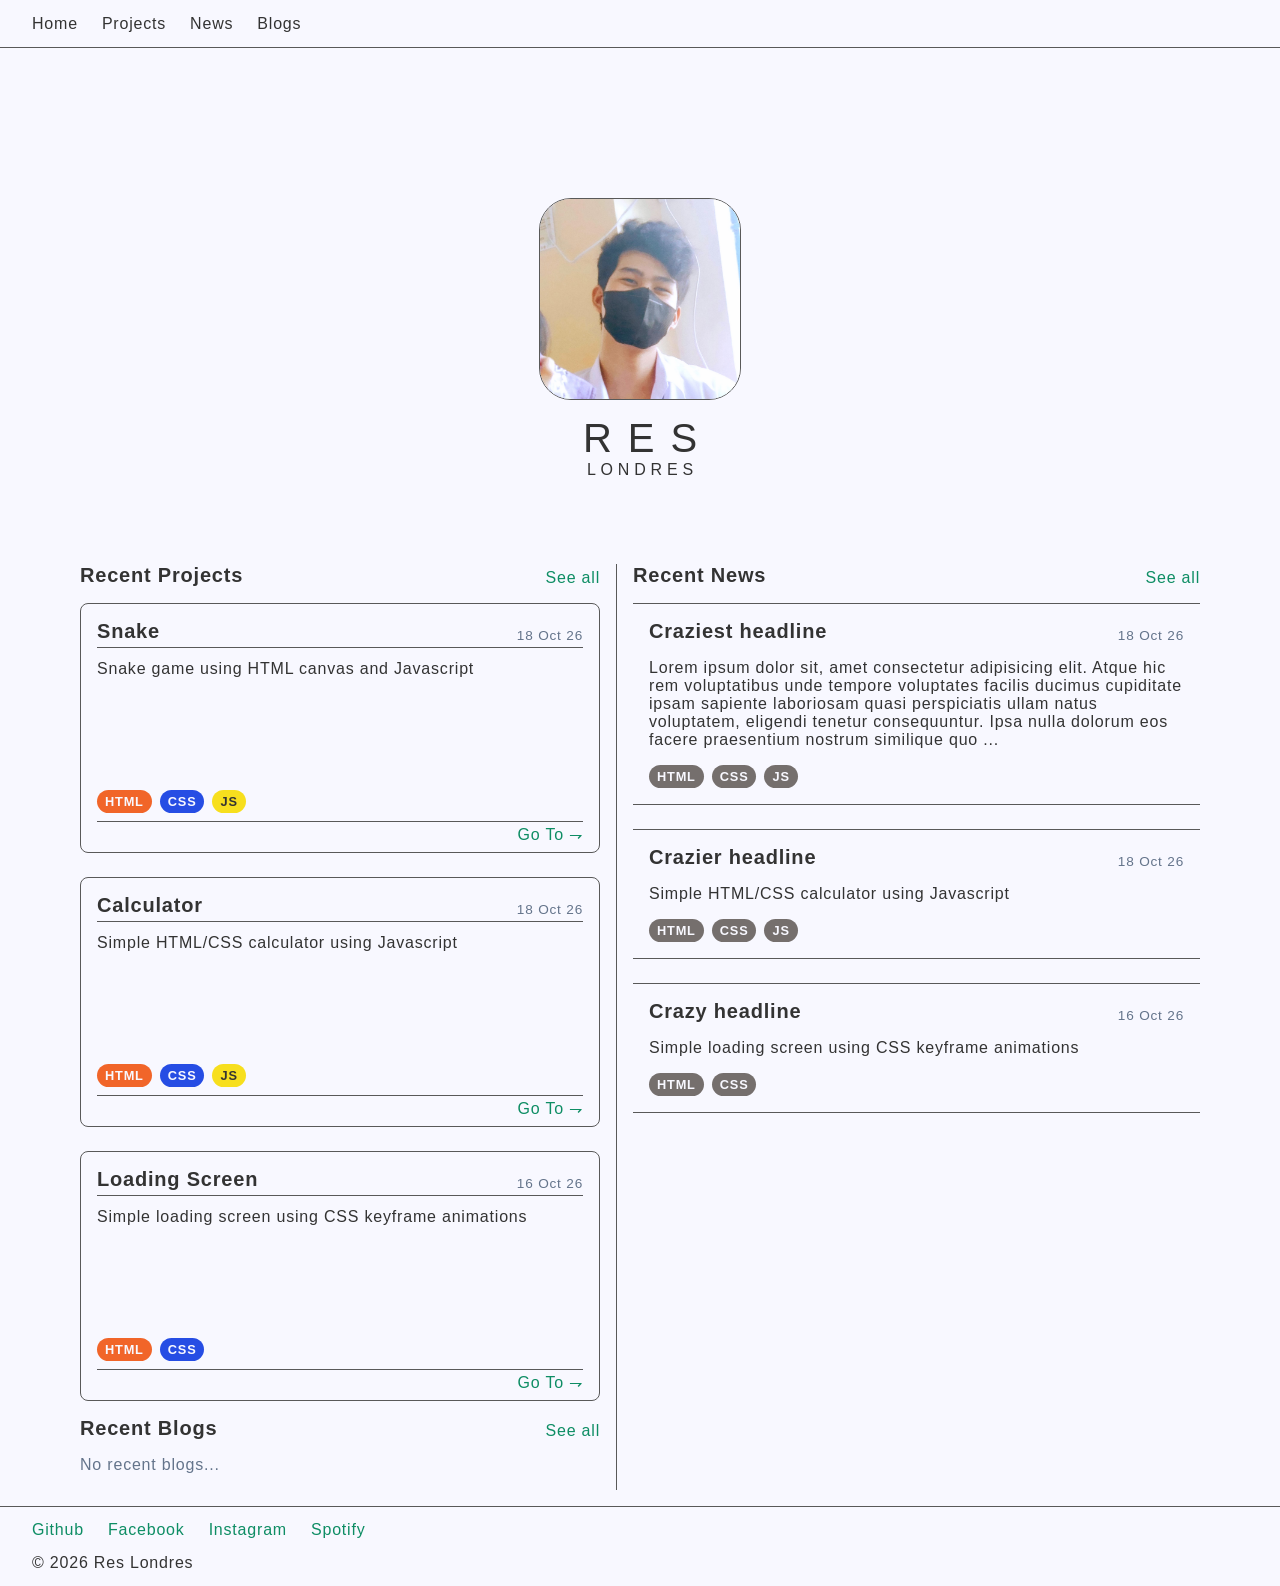
==== index.html @ fa53aa7c "feat: add news strip style" ====
<!DOCTYPE html>
<html lang="en">
<head>
    <meta charset="UTF-8">
    <meta name="viewport" content="width=device-width, initial-scale=1.0">
    <link rel="stylesheet" href="/css/common.css">
    <link rel="stylesheet" href="/css/tags.css">
    <link rel="stylesheet" href="css/style.css">
    <title>Home | Res Londres</title>
</head>
<body>
    <header>
        <nav>
            <a href="/index.html">Home</a>
            <a href="/projects.html">Projects</a>
            <a href="/news.html">News</a>
            <a href="/blogs.html">Blogs</a>
        </nav>
    </header>
    <main>
        <section class="profile">
            <div class="profile__pic">
                <img src="/img/res.jpg" height="200px" width="200px">
            </div>
            <span class="profile__fname">res</span>
            <span class="profile__lname">londres</span>
            <span class="profile__note"></span>
            <span class="profile__bio"></span>
        </section>
        <section class="body">
        <section class="recents">
            <section class="recents__left">
                <div class="recent">
                    <div class="recent__header">
                        <span class="recent__title">Recent Projects</span>
                        <a class="recent__redirect" href="/projects.html">See all</a>
                    </div>
                    <div class="recent__body" id="recent__body--projects">
                        <span class="empty">No recent projects...</span>
                    </div>
                </div>
                <div class="recent">
                    <div class="recent__header">
                        <span class="recent__title">Recent Blogs</span>
                        <a class="recent__redirect" href="/blogs.html">See all</a>
                    </div>
                    <div class="recent__body" id="recent__body--blogs">
                        <span class="empty">No recent blogs...</span>
                    </div>
                </div>
            </section>
            <section class="recents__right">
                <div class="recent">
                    <div class="recent__header">
                        <span class="recent__title">Recent News</span>
                        <a class="recent__redirect" href="/news.html">See all</a>
                    </div>
                    <div class="recent__body recent__body--vertical" id="recent__body--news">
                        <span class="empty">No recent news...</span>
                    </div>
                </div>
            </section>
        </section>
        </section>
    </main>
    <footer>
        <nav class="social-links">
            <a href="https://github.com/res-londres">Github</a>
            <a href="https://www.facebook.com/res.londres">Facebook</a>
            <a href="https://instagram.com/lxn.res">Instagram</a>
            <a href="https://open.spotify.com/user/31lptwpj3ltqniw6xmwyfdegchy4?si=29dc62a4bcf243a3">Spotify</a>
        </nav>
        <span>© 2026 Res Londres</span>
    </footer>

    <script type="module">
        import { renderList, createProjectCard, createNewsStrip } from '/js/list-renderer.js';
        const recentProjectsContainer = document.getElementById('recent__body--projects');
        const recentNewsContainer = document.getElementById('recent__body--news');
        renderList(recentProjectsContainer, '/json/projects.json', createProjectCard, 3);
        renderList(recentNewsContainer, '/json/news.json', createNewsStrip, 3);
    </script>
</body>
</html>
---- css/common.css ----
:root {
    --white: #f8f8ff;
    --gray: #595959;
    --gray-light: #d8d7d8;
    --slate: #64748B;
    --black: #333333;
    --green: #0e8d64;

    --global-surface: var(--white);
    --global-border: var(--gray);
    --global-text: var(--black);
    --global-text-white: var(--white);
    --global-text-muted: var(--slate);
    --global-hyperlink: var(--green);
    --global-accent: var(--green);

    --header-height: 3rem;
    --footer-height: 5rem;

    --page-gutter: clamp(1rem, 5vw, 15rem);
}

* {
    box-sizing: border-box;
    margin: 0;
    padding: 0;
}

body {
    display: grid;
    grid-template-rows: var(--header-height) 1fr var(--footer-height);
    min-height: 100dvh;
    background: var(--global-surface);
    color: var(--black);
    letter-spacing: 0.05rem;
    font-family: sans-serif;
    overflow-x: hidden;
}

main { 
    grid-row: 2; 
    padding: 1rem 0;
}

header {
    grid-row: 1;
    top: 0;
    align-content: center;
    height: var(--header-height);
    padding: 0 clamp(1rem, 3vw, 2rem);
    border-bottom: 1px solid var(--global-border);
    background: var(--global-surface);
    color: var(--global-text);
}

footer {
    grid-row: 3;
    align-content: center;
    padding: 0 clamp(1rem, 3vw, 2rem);
    height: var(--footer-height);
    border-top: 1px solid var(--global-border);
    background: var(--global-surface);
    display: flex;
    flex-direction: column;
    justify-content: space-evenly;
}

nav {
    display: flex;
    gap: clamp(0.75rem, 2vw, 1.5rem);
    flex-wrap: wrap;
}

a {
    color: var(--global-hyperlink);
    text-decoration: none;
}

header nav a { 
    color: var(--global-text); 
}

.path {
    padding: clamp(0.75rem, 2vw, 1rem) clamp(1rem, 3vw, 2rem);
    display: flex;
    gap: 0.75rem;
    flex-wrap: wrap;
}

.path,
.path__component { 
    color: var(--gray); 
}

.title {
    display: block;
    font-size: clamp(1.75rem, 6vw, 2.5rem);
    letter-spacing: var(--spacing);
    text-transform: uppercase;
    width: 100%;
    text-align: center;
    padding: 1rem;
}

.body {
    padding: 0 var(--page-gutter);
    flex: 1;
    min-height: 0;
}

.body--centered {
    display: flex;
    align-items: center;
    justify-content: center;
}

.empty {
    color: var(--global-text-muted);
}

.card {
    border: 1px solid var(--global-border);
    border-radius: 0.5rem;
    padding: 1rem;
    padding-bottom: 0.5rem;
    overflow: hidden;
    display: flex;
    flex-direction: column;
}

.strip {
    background: inherit;
    border-top: 1px solid var(--global-border);
    border-bottom: 1px solid var(--global-border);
    overflow: hidden;
    display: flex;
    flex-direction: column;
}
---- css/tags.css ----
.tag {
    padding: 0.25rem 0.5rem;
    border: 1px solid var(--border);
    border-radius: 1rem;
    font-weight: 600;
    font-size: 0.8rem;
}

.tag--html {
    background: #f16529;
    color: var(--global-text-white);
}

.tag--css {
    background: #264de4;
    color: var(--global-text-white);
}

.tag--js {
    background: #f7df1e;
}

.tag--news {
    background: #756f6d;
    color: var(--global-text-white);
}
---- css/style.css ----
/* ------------------------- HOMEPAGE PROFILE STYLES ------------------------- */
.profile {
    display: flex;
    flex-direction: column;
    align-items: center;
    justify-content: center;
    width: 100%;
    max-width: 100%;
    min-height: 500px;
    padding: clamp(2rem, 8vw, 5rem) 1rem 0;
}

.profile__pic {
    display: flex;
    align-items: center;
    justify-content: center;
    overflow: hidden;
    border: 1px solid var(--global-border);
    border-radius: 2rem;
    max-width: 100%;
}

.profile__pic img {
    width: clamp(120px, 40vw, 200px);
    height: auto;
    display: block;
}

.profile__fname {
    --spacing: clamp(0.3rem, 1.5vw, 1rem);
    padding-top: 1rem;
    padding-left: var(--spacing);
    font-size: clamp(1.75rem, 6vw, 2.5rem);
    letter-spacing: var(--spacing);
    text-transform: uppercase;
}

.profile__lname {
    --spacing: clamp(0.15rem, 0.8vw, 0.3rem);
    padding-left: var(--spacing);
    letter-spacing: var(--spacing);
    text-transform: uppercase;
}

.profile__note {
    margin-top: 1rem;
    padding: 0 clamp(1rem, 5vw, 5rem);
    text-align: justify;
}

.profile__bio {
    margin-top: 1rem;
    padding: 0 clamp(1rem, 5vw, max(5rem, 5dvw));
    text-align: justify;
}

/* ------------------------- HOMEPAGE RECENT STYLES ------------------------- */
.recents {
    display: grid;
    grid-template-columns: 1fr min(600px, 100%);
    grid-template-areas: "left right";
}

.recents__left {
    grid-area: left;
}

.recents__right {
    grid-area: right;
    border-left: 1px solid var(--global-border);
}

@media (max-width: 1024px) {
    .recents {
        grid-template-columns: 1fr;
        grid-template-areas:
            "right"
            "left";
    }
    
    .recents__right {
        border-left: none;
    }

    .recent {
        border-bottom: 1px solid var(--global-border);
        padding-bottom: 1rem;
        margin-bottom: 1rem;
    }
}

.recent__header {
    display: flex;
    justify-content: space-between;
    padding: 0 1rem;
    align-items: end;
    gap: 1rem;
    flex-wrap: wrap;
}

.recent__title {
    font-size: 1.25rem;
    font-weight: bold;
}

.recent__body {
    padding: 1rem;
    gap: 1.5rem;
    display: grid;
    grid-template-columns: repeat(auto-fill, minmax(min(300px, 100%), 1fr));
}

.recent__body--vertical {
    grid-template-columns: 1fr;
}

/* ------------------------- NEWS STYLES ------------------------- */
.news {
    padding: 1rem;
    justify-content: space-between;
}

.news__header {
    display: flex;
    align-items: end;
    justify-content: space-between;
    gap: 0.5rem;
    flex-wrap: wrap;
    padding-bottom: 0.5rem;
}

.news__headline { 
    font-size: 1.25rem; 
    font-weight: bold; 
}
.news__date { 
    font-size: 0.85rem; 
    color: var(--global-text-muted); 
}

.news__body {
    padding: 0.5rem 0;
    overflow: hidden;
}

.news__tags {
    display: flex;
    gap: 0.5rem;
    padding-top: 0.5rem;
    flex-wrap: wrap;
}

/* ------------------------- PROJECT STYLES ------------------------- */
.projects {
    display: grid;
    grid-template-columns: repeat(auto-fill, minmax(min(300px, 100%), 1fr));
    margin: 1rem 0;
    gap: 1.5rem;
}

.project {
    height: 250px;
    justify-content: space-between;
}

.project__header {
    padding-bottom: 0.25rem;
    margin-bottom: 0.75rem;
    border-bottom: 1px solid var(--global-border);
    display: flex;
    align-items: end;
    justify-content: space-between;
    gap: 0.5rem;
    flex-wrap: wrap;
}

.project__title { 
    font-size: 1.25rem; 
    font-weight: bold; 
}
.project__date { 
    font-size: 0.85rem; 
    color: var(--global-text-muted); 
}

.project__footer {
    display: flex;
    flex-direction: column;
    gap: 0.2rem;
}

.project__tags {
    display: flex;
    gap: 0.5rem;
    padding-bottom: 0.5rem;
    border-bottom: 1px solid var(--global-border);
    flex-wrap: wrap;
}

.project__link {
    color: var(--global-accent);
    display: block;
    text-align: right;
    width: 100%;
}
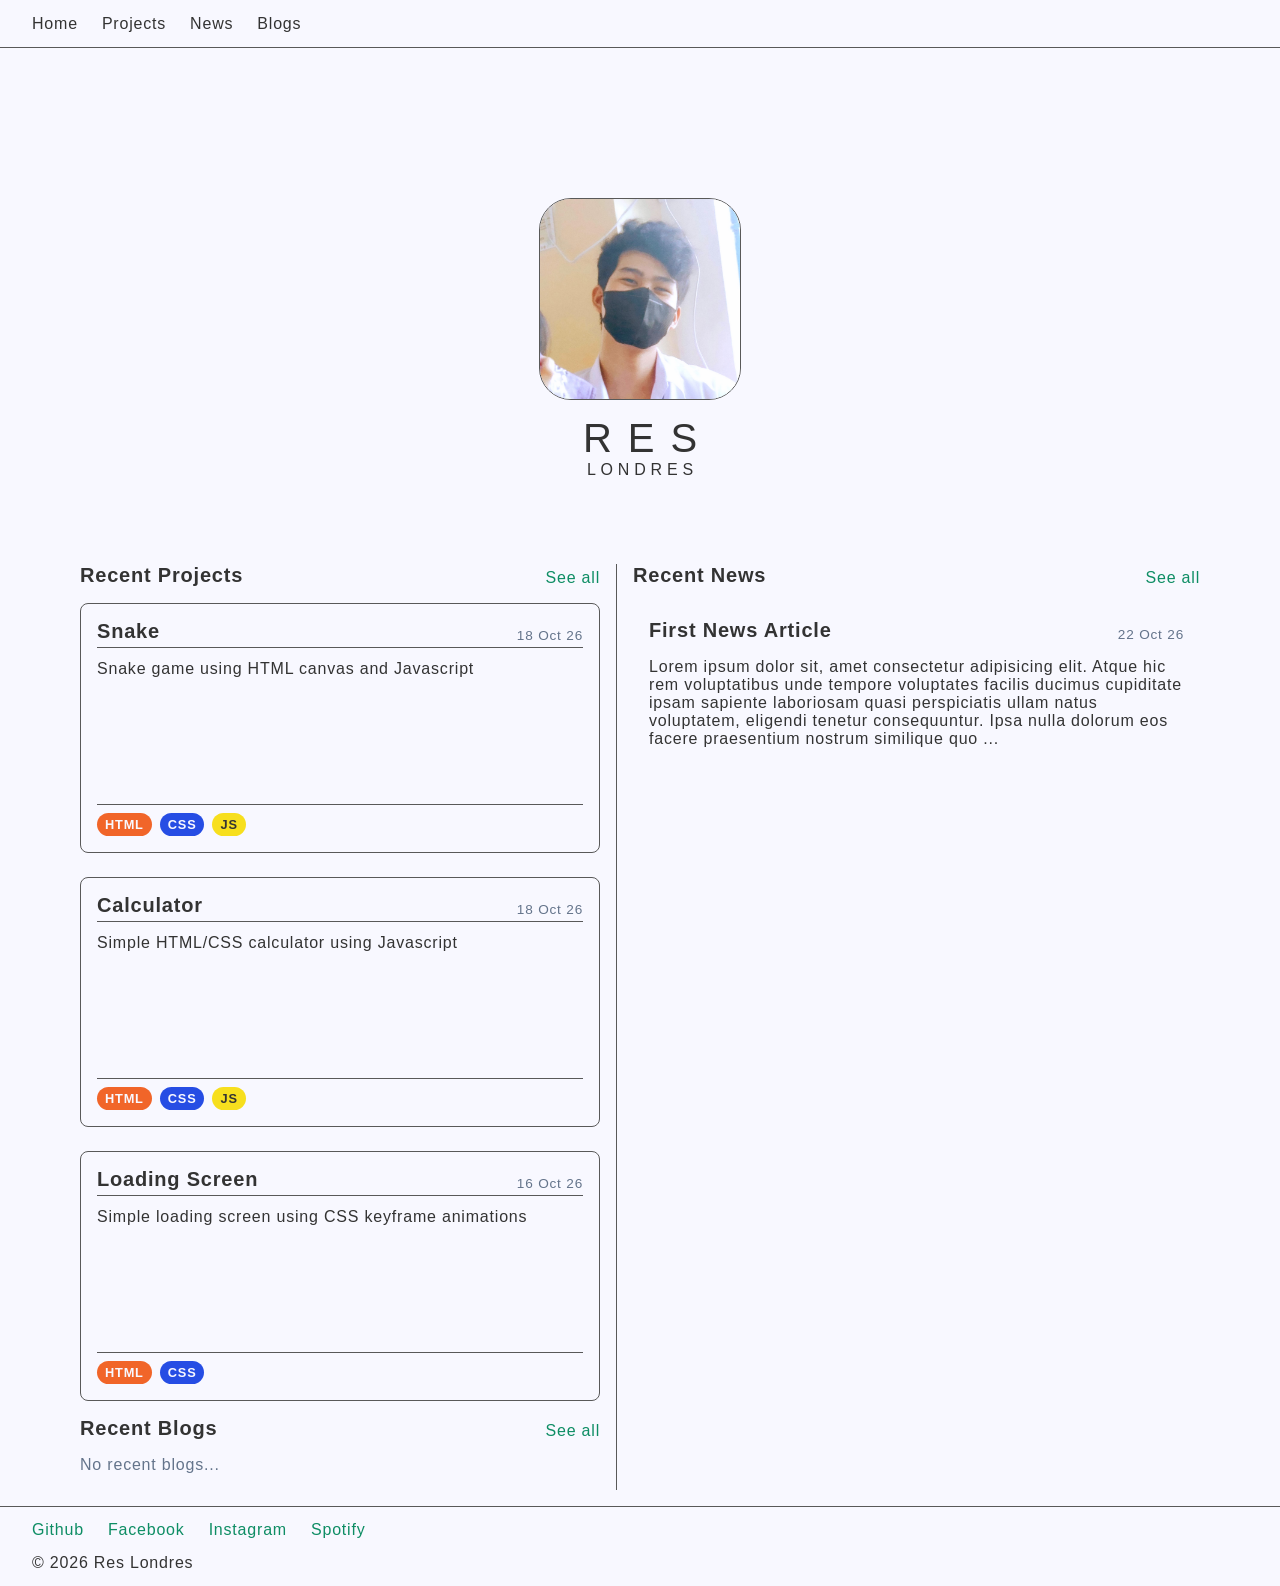
==== commit af46e28f: "feat: add project click listener that redirects to project url - now clicking the whole card redirec" ====
--- a/index.html
+++ b/index.html
@@ -74,7 +74,12 @@
     </footer>
 
     <script type="module">
-        import { renderList, createProjectCard, createNewsStrip } from '/js/list-renderer.js';
+        import { renderList } from '/js/list-renderer.js';
+        import { createProjectCard, createNewsStrip } from '/js/list-creator.js';
+        import { projectEventListeners } from '/js/event-listeners.js';
+        
+        projectEventListeners();
+
         const recentProjectsContainer = document.getElementById('recent__body--projects');
         const recentNewsContainer = document.getElementById('recent__body--news');
         renderList(recentProjectsContainer, '/json/projects.json', createProjectCard, 3);
--- a/css/style.css
+++ b/css/style.css
@@ -112,12 +112,33 @@
 
 .recent__body--vertical {
     grid-template-columns: 1fr;
+    gap: 0;
+}
+
+.recent__body--vertical div:first-child, 
+.recent__body--vertical div:last-child {
+    border-bottom: none;
+    border-top: none;
 }
 
 /* ------------------------- NEWS STYLES ------------------------- */
 .news {
     padding: 1rem;
     justify-content: space-between;
+    cursor: pointer;
+    transition: all 0.3s
+}
+
+.news:hover {
+    transform: scale(1.02);
+}
+
+.news:active {
+    transform: scale(1);
+}
+
+.news div:not(:first-child) {
+    border-top: none;
 }
 
 .news__header {
@@ -161,6 +182,16 @@
 .project {
     height: 250px;
     justify-content: space-between;
+    cursor: pointer;
+    transition: all 0.3s;
+}
+
+.project:hover {
+    transform: scale(1.03);
+}
+
+.project:active {
+    transform: scale(1);
 }
 
 .project__header {
@@ -184,16 +215,12 @@
 }
 
 .project__footer {
-    display: flex;
-    flex-direction: column;
-    gap: 0.2rem;
-}
-
+    border-top: 1px solid var(--global-border);
+    padding: 0.5rem 0;
+}
 .project__tags {
     display: flex;
     gap: 0.5rem;
-    padding-bottom: 0.5rem;
-    border-bottom: 1px solid var(--global-border);
     flex-wrap: wrap;
 }
 
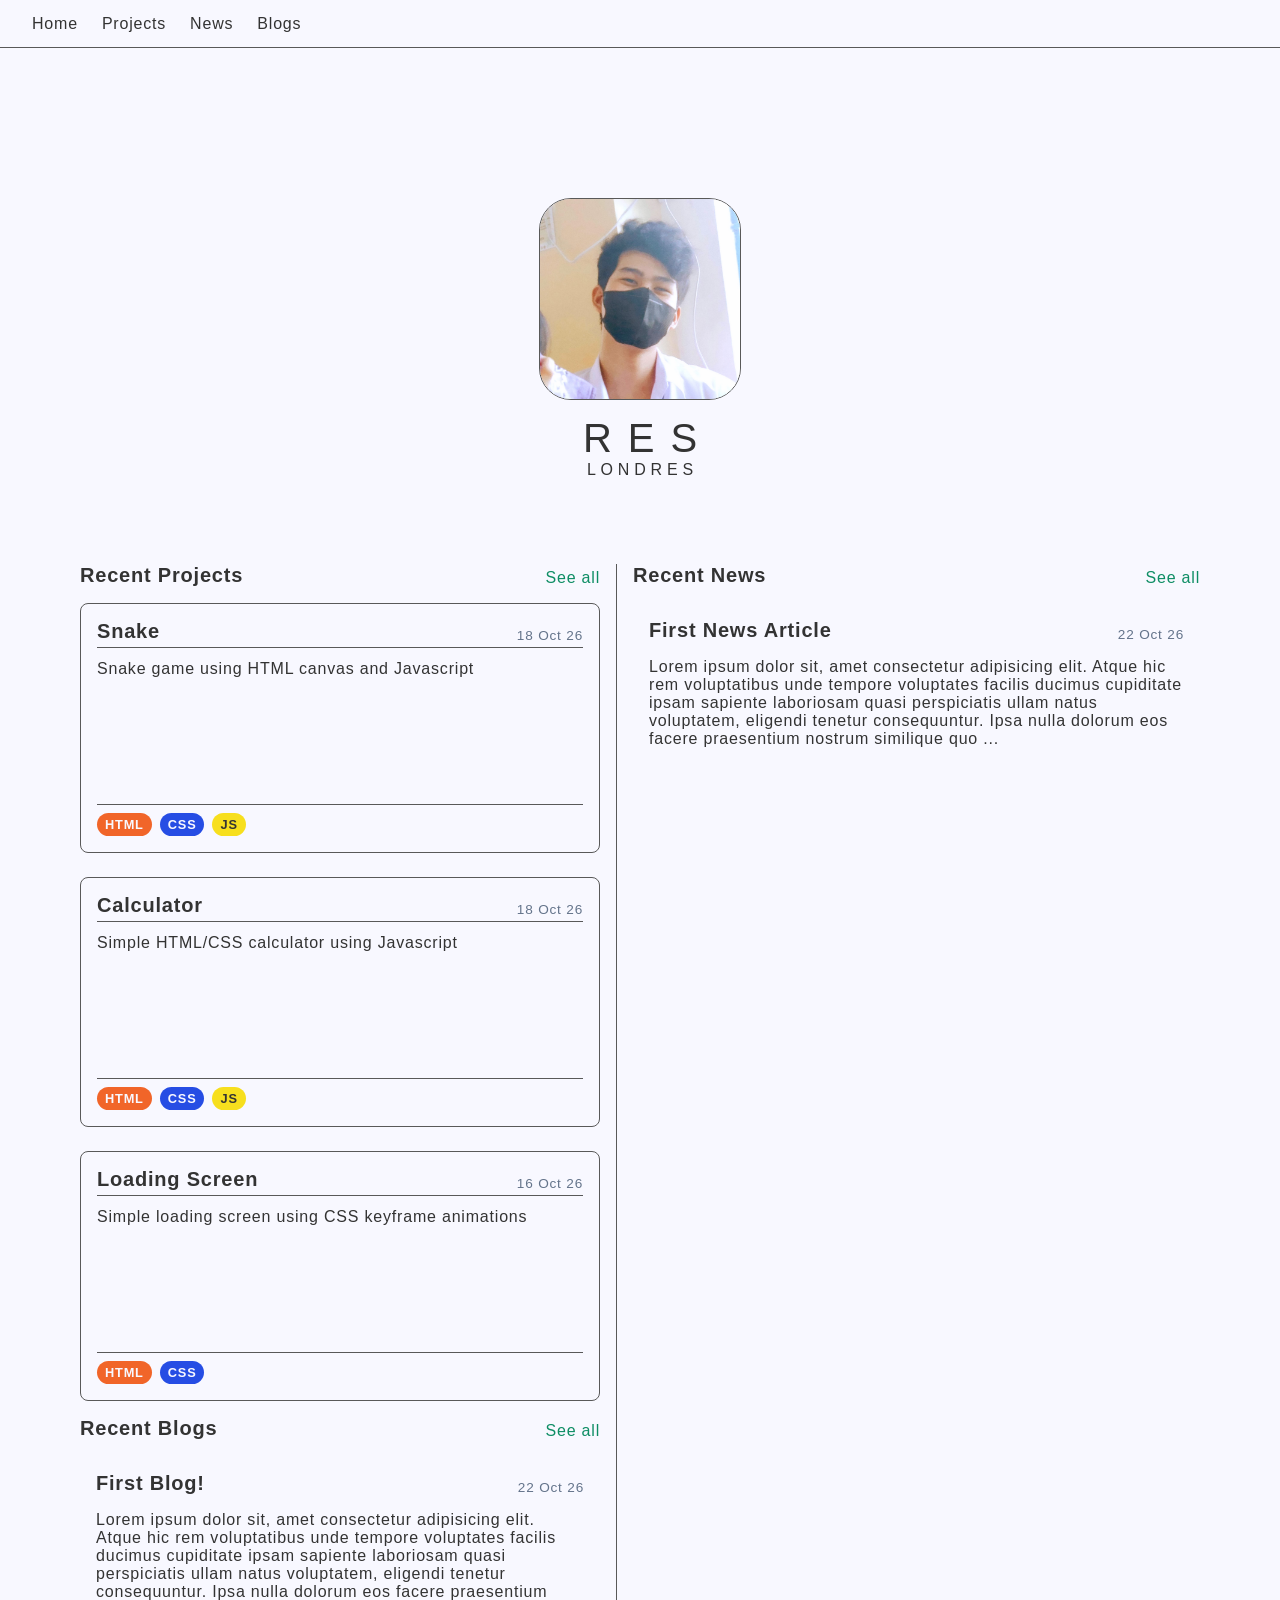
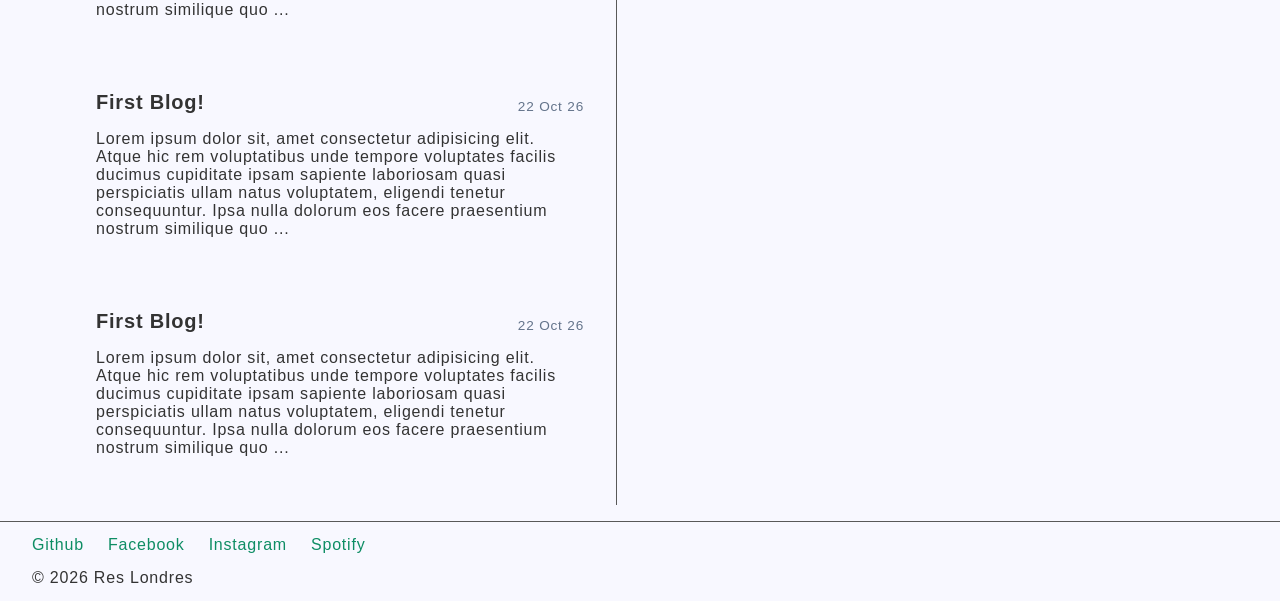
==== commit 7e3cfa2d: "feat(recents): add blog strips renderer and style" ====
--- a/index.html
+++ b/index.html
@@ -55,7 +55,7 @@
                         <span class="recent__title">Recent News</span>
                         <a class="recent__redirect" href="/news.html">See all</a>
                     </div>
-                    <div class="recent__body recent__body--vertical" id="recent__body--news">
+                    <div class="recent__body recent__body--stacked" id="recent__body--news">
                         <span class="empty">No recent news...</span>
                     </div>
                 </div>
@@ -75,15 +75,17 @@
 
     <script type="module">
         import { renderList } from '/js/list-renderer.js';
-        import { createProjectCard, createNewsStrip } from '/js/list-creator.js';
+        import { createProjectCard, createNewsStrip, createBlogStrip } from '/js/list-creator.js';
         import { projectEventListeners } from '/js/event-listeners.js';
         
         projectEventListeners();
 
         const recentProjectsContainer = document.getElementById('recent__body--projects');
         const recentNewsContainer = document.getElementById('recent__body--news');
+        const recentBlogsContainer = document.getElementById('recent__body--blogs');
         renderList(recentProjectsContainer, '/json/projects.json', createProjectCard, 3);
         renderList(recentNewsContainer, '/json/news.json', createNewsStrip, 3);
+        renderList(recentBlogsContainer, '/json/blogs.json', createBlogStrip, 3);
     </script>
 </body>
 </html>
--- a/css/style.css
+++ b/css/style.css
@@ -110,13 +110,13 @@
     grid-template-columns: repeat(auto-fill, minmax(min(300px, 100%), 1fr));
 }
 
-.recent__body--vertical {
+.recent__body--stacked {
     grid-template-columns: 1fr;
     gap: 0;
 }
 
-.recent__body--vertical div:first-child, 
-.recent__body--vertical div:last-child {
+.recent__body--stacked div:first-child, 
+.recent__body--stacked div:last-child {
     border-bottom: none;
     border-top: none;
 }
@@ -165,6 +165,53 @@
 }
 
 .news__tags {
+    display: flex;
+    gap: 0.5rem;
+    padding-top: 0.5rem;
+    flex-wrap: wrap;
+}
+
+/* ------------------------- BLOG STYLES ------------------------- */
+.blog {
+    padding: 1rem;
+    justify-content: space-between;
+    cursor: pointer;
+    transition: all 0.3s;
+    border: none;
+}
+
+.blog:hover {
+    transform: scale(1.02);
+}
+
+.blog:active {
+    transform: scale(1);
+}
+
+.blog__header {
+    display: flex;
+    align-items: end;
+    justify-content: space-between;
+    gap: 0.5rem;
+    flex-wrap: wrap;
+    padding-bottom: 0.5rem;
+}
+
+.blog__title { 
+    font-size: 1.25rem; 
+    font-weight: bold; 
+}
+.blog__date { 
+    font-size: 0.85rem; 
+    color: var(--global-text-muted); 
+}
+
+.blog__body {
+    padding: 0.5rem 0;
+    overflow: hidden;
+}
+
+.blog__tags {
     display: flex;
     gap: 0.5rem;
     padding-top: 0.5rem;
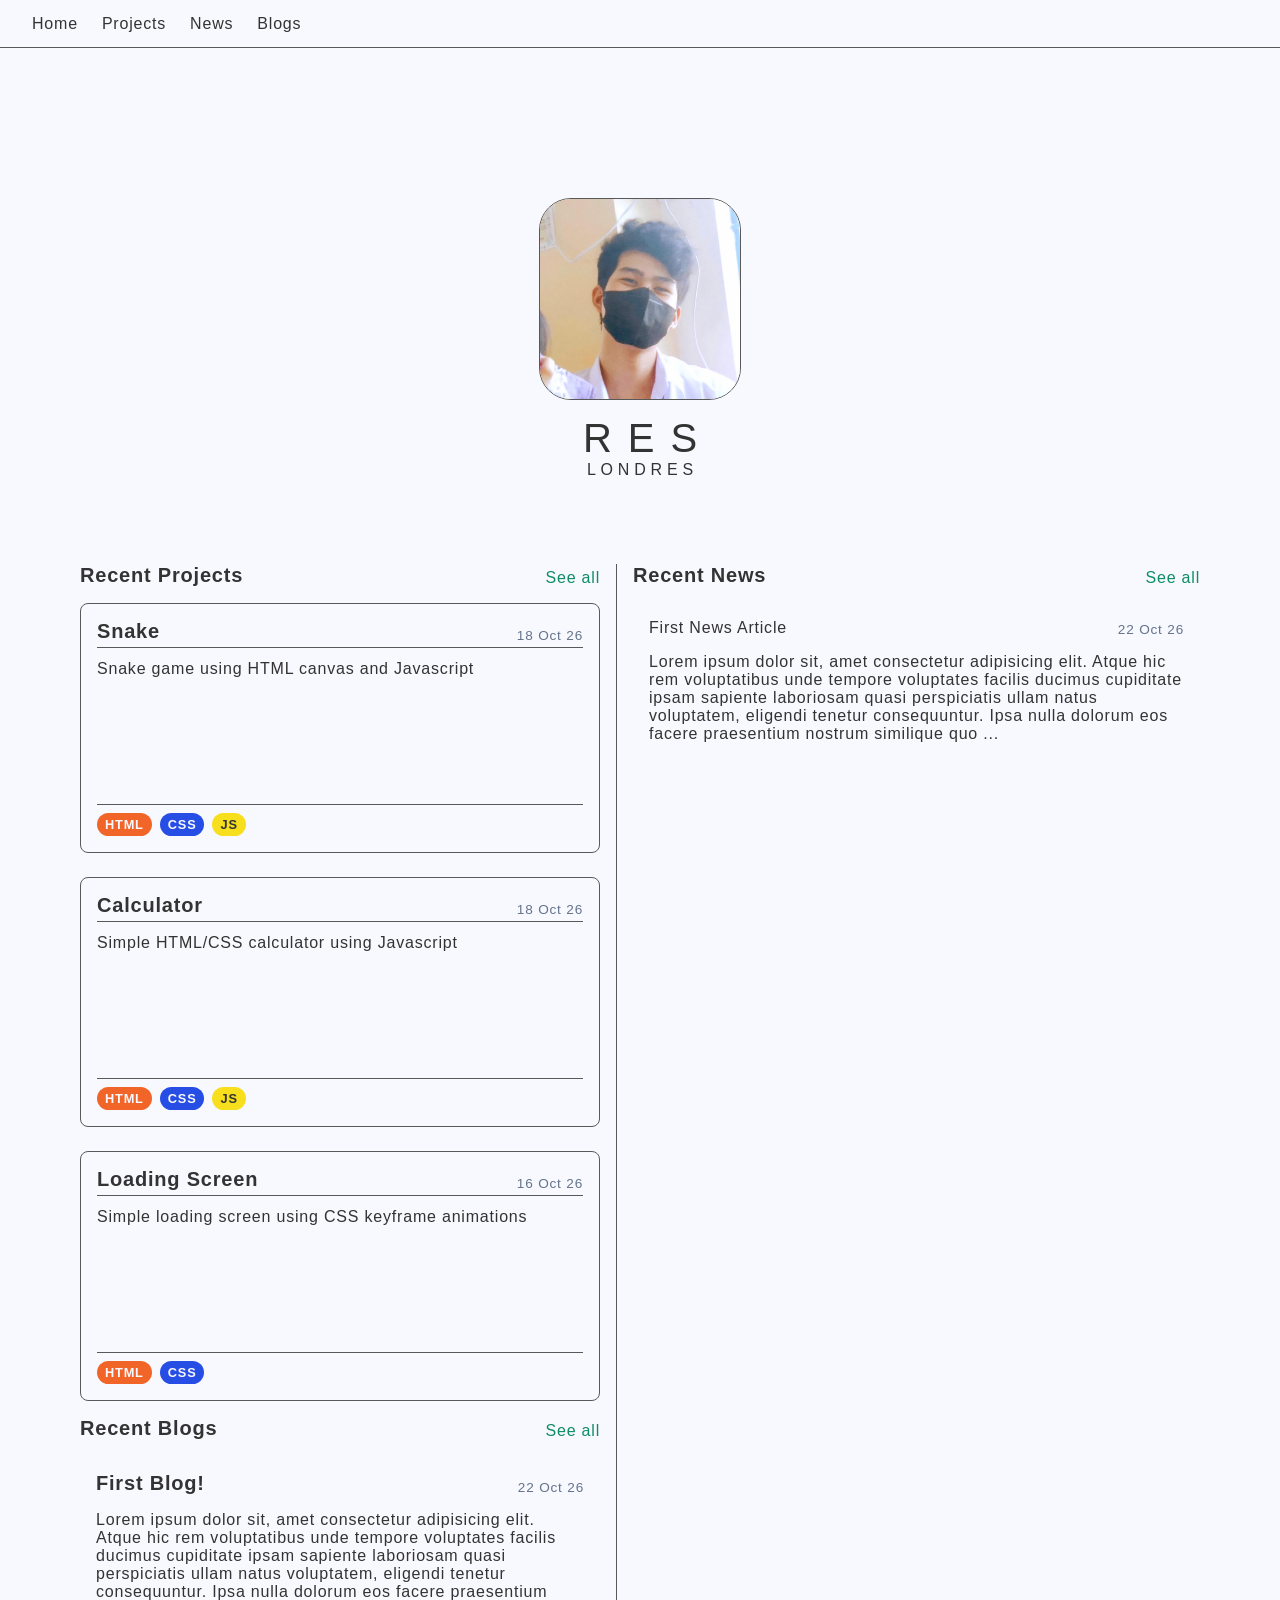
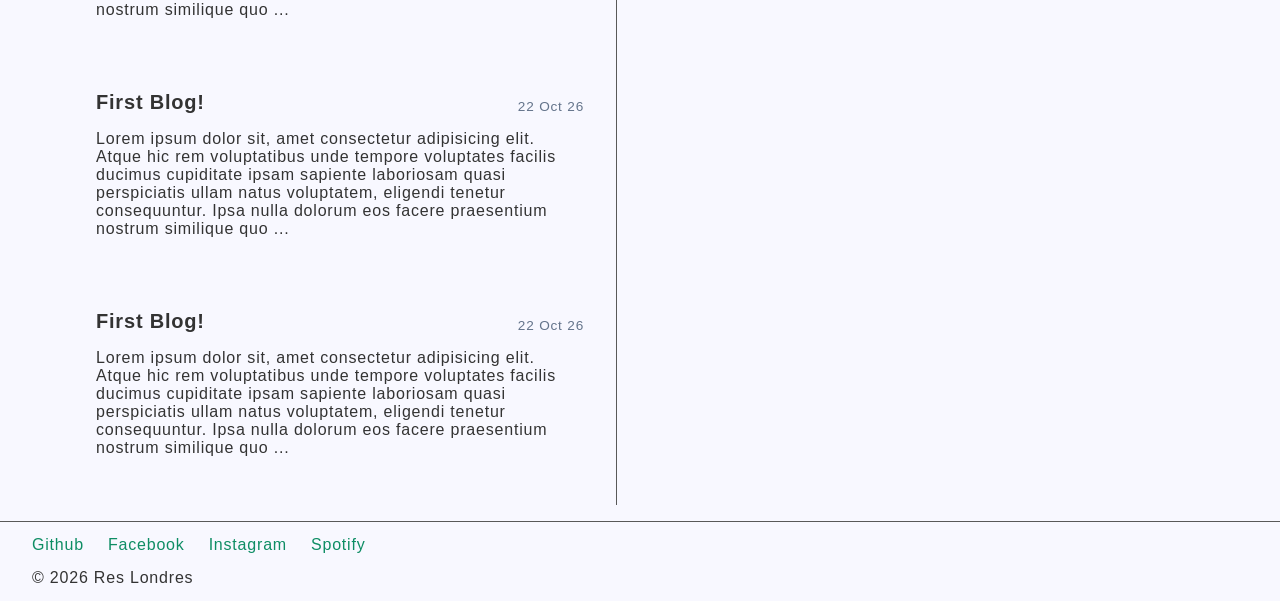
==== commit deffa3bb: "feat(modal): add modal template and styles" ====
--- a/index.html
+++ b/index.html
@@ -73,6 +73,15 @@
         <span>© 2026 Res Londres</span>
     </footer>
 
+    <div class="modal">
+        <div class="modal__overlay"></div>
+        <div class="modal__card">
+            <div id="modal__content">
+                <!-- js can put something here -->
+            </div>
+        </div>
+    </div>
+
     <script type="module">
         import { renderList } from '/js/list-renderer.js';
         import { createProjectCard, createNewsStrip, createBlogStrip } from '/js/list-creator.js';
--- a/css/style.css
+++ b/css/style.css
@@ -276,4 +276,49 @@
     display: block;
     text-align: right;
     width: 100%;
+}
+
+/* ------------------------- MODAL STYLES ------------------------- */
+            /* exported and translated from greenwall */
+
+.modal {
+  position: fixed;
+  top: 0;
+  left: 0;
+  z-index: 30;
+  display: none;
+  height: 100%;
+  width: 100%;
+  align-items: center;
+  justify-content: center;
+  padding: 1.5rem;
+}
+
+.modal__overlay {
+  position: fixed;
+  top: 0;
+  left: 0;
+  height: 100%;
+  width: 100%;
+  -webkit-backdrop-filter: blur(4px);
+  backdrop-filter: blur(4px);
+}
+
+.modal__card {
+  position: relative;
+  z-index: 30;
+  max-height: 85dvh;
+  width: 100%;
+  max-width: 43.75rem; 
+  overflow-y: auto;
+  border-radius: 1rem;
+  border: 1px solid var(--global-border);
+  background-color: var(--global-surface);
+  padding: 1.5rem 2rem 0 2rem;
+}
+
+@media (max-width: 767px) {
+  .modal {
+    padding: 1rem;
+  }
 }
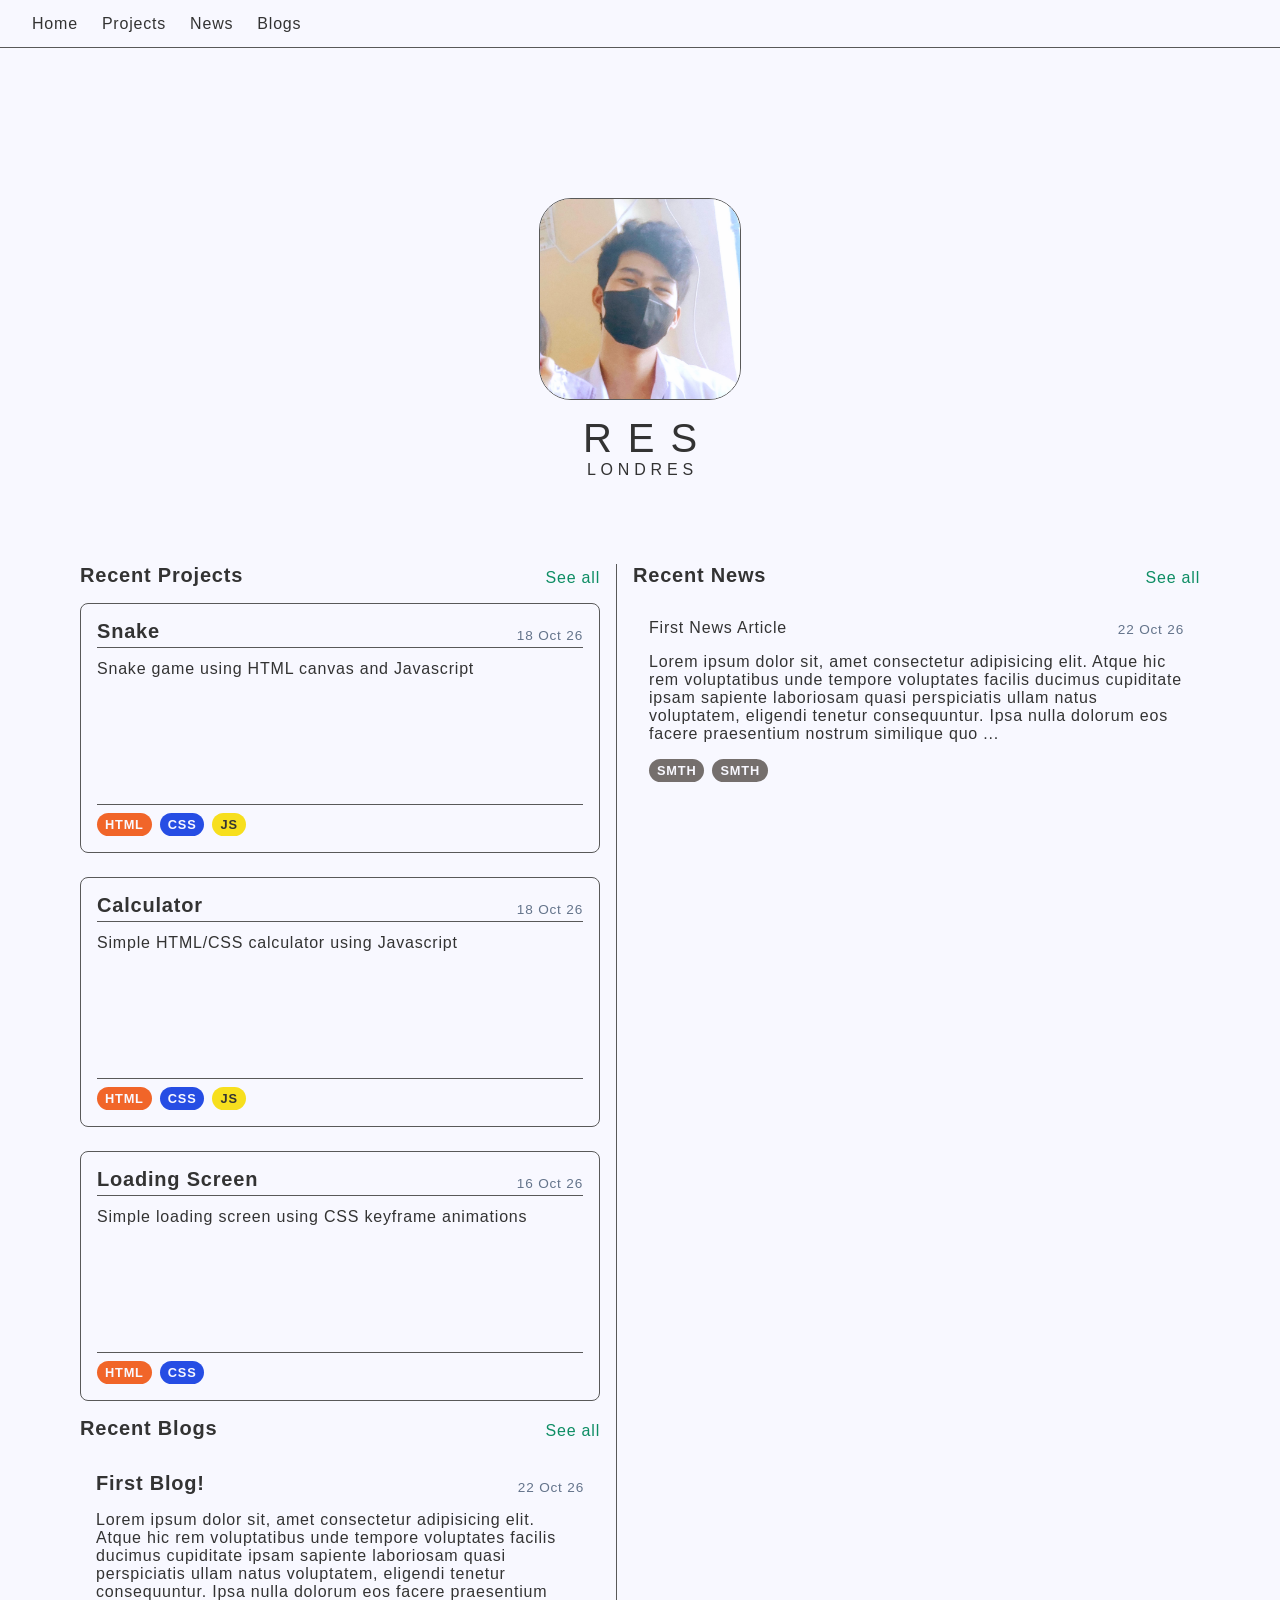
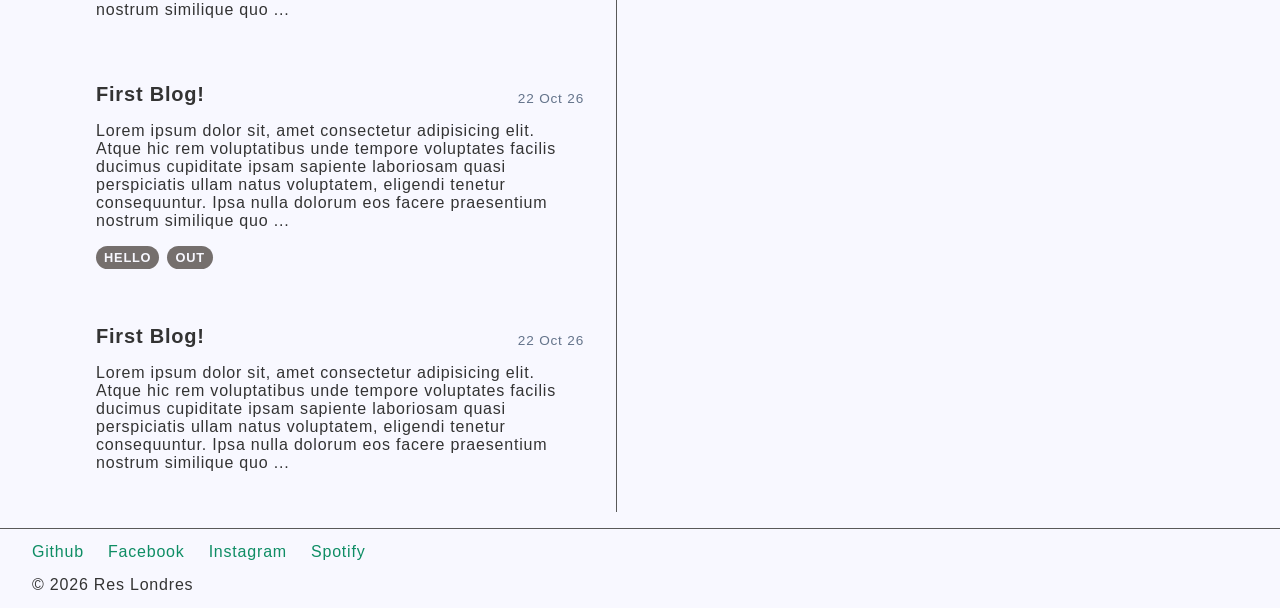
==== commit 222908d7: "feat(modal): render open modals and add open modal listeners" ====
--- a/index.html
+++ b/index.html
@@ -6,6 +6,7 @@
     <link rel="stylesheet" href="/css/common.css">
     <link rel="stylesheet" href="/css/tags.css">
     <link rel="stylesheet" href="css/style.css">
+    <link rel="stylesheet" href="https://cdnjs.cloudflare.com/ajax/libs/font-awesome/6.5.2/css/all.min.css"> 
     <title>Home | Res Londres</title>
 </head>
 <body>
@@ -73,10 +74,10 @@
         <span>© 2026 Res Londres</span>
     </footer>
 
-    <div class="modal">
+    <div class="modal" id="modal">
         <div class="modal__overlay"></div>
         <div class="modal__card">
-            <div id="modal__content">
+            <div class="modal__content" id="modal__content">
                 <!-- js can put something here -->
             </div>
         </div>
@@ -85,9 +86,9 @@
     <script type="module">
         import { renderList } from '/js/list-renderer.js';
         import { createProjectCard, createNewsStrip, createBlogStrip } from '/js/list-creator.js';
-        import { projectEventListeners } from '/js/event-listeners.js';
+        import { clickEventListeners } from '/js/event-listeners.js';
         
-        projectEventListeners();
+        clickEventListeners();
 
         const recentProjectsContainer = document.getElementById('recent__body--projects');
         const recentNewsContainer = document.getElementById('recent__body--news');
--- a/css/tags.css
+++ b/css/tags.css
@@ -23,4 +23,9 @@
 .tag--news {
     background: #756f6d;
     color: var(--global-text-white);
+}
+
+.tag--blog {
+    background: #756f6d;
+    color: var(--global-text-white);
 }
--- a/css/style.css
+++ b/css/style.css
@@ -311,14 +311,51 @@
   width: 100%;
   max-width: 43.75rem; 
   overflow-y: auto;
-  border-radius: 1rem;
+  border-radius: 0.5rem;
   border: 1px solid var(--global-border);
   background-color: var(--global-surface);
-  padding: 1.5rem 2rem 0 2rem;
+  padding: 1rem 1.5rem;
+}
+
+.modal__content {
+    display: flex;
+    flex-direction: column;
+    gap: 1rem;
 }
 
 @media (max-width: 767px) {
   .modal {
     padding: 1rem;
   }
-}+}
+
+.modal__header {
+    display: flex;
+    flex-direction: column;
+    gap: 1rem;
+    border-bottom: 1px solid var(--global-border);
+    padding-bottom: 1rem;
+}
+.modal__top-row {
+    display: flex;
+    justify-content: space-between;
+}
+
+.modal__type {
+    color: var(--global-text-muted); 
+}
+
+.modal__title {
+    font-weight: bold;
+    font-size: 1.75rem;
+}
+
+.modal__date {
+    color: var(--global-text-muted);
+}
+
+.modal__tags {
+    display: flex;
+    gap: 0.5rem;
+    flex-wrap: wrap;
+}
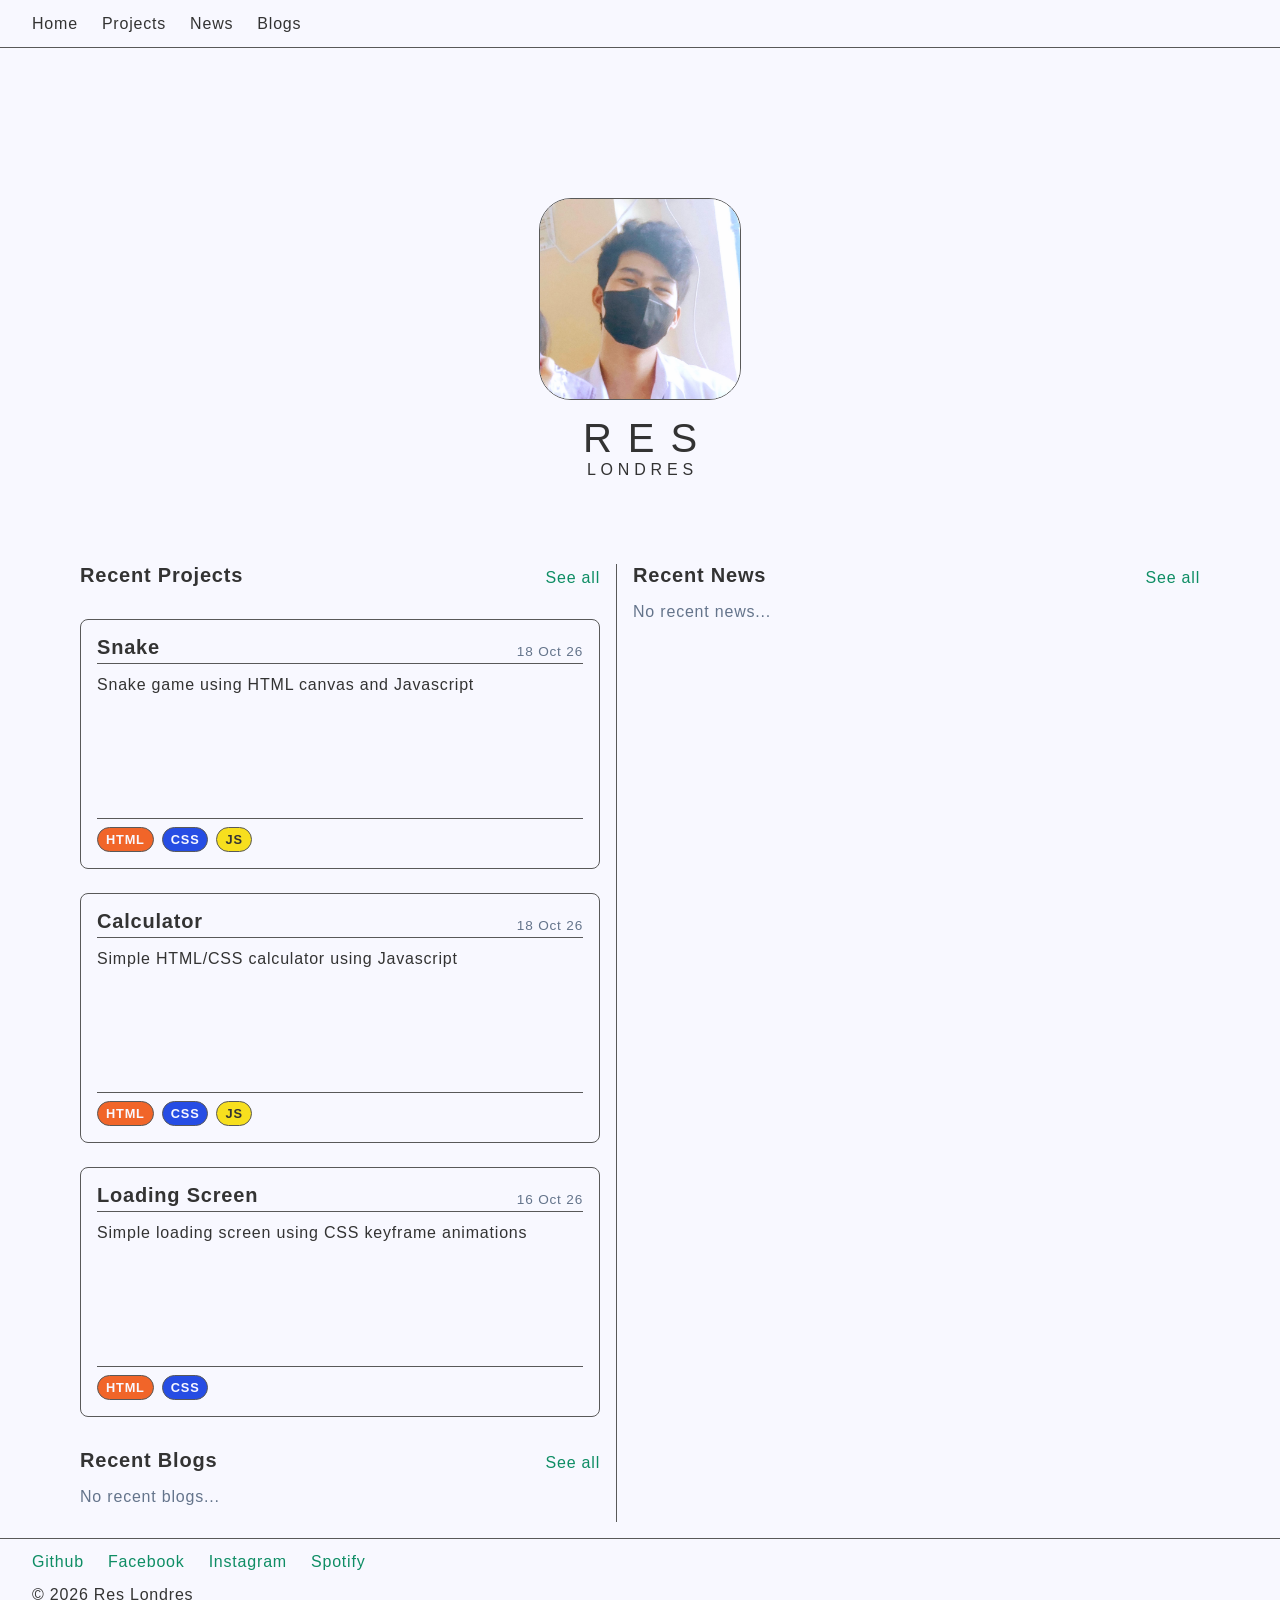
==== commit 6314763f: "fix: fix news strip borders" ====
--- a/index.html
+++ b/index.html
@@ -36,7 +36,7 @@
                         <span class="recent__title">Recent Projects</span>
                         <a class="recent__redirect" href="/projects.html">See all</a>
                     </div>
-                    <div class="recent__body" id="recent__body--projects">
+                    <div class="recent__body projects" id="recent__body--projects">
                         <span class="empty">No recent projects...</span>
                     </div>
                 </div>
@@ -45,7 +45,7 @@
                         <span class="recent__title">Recent Blogs</span>
                         <a class="recent__redirect" href="/blogs.html">See all</a>
                     </div>
-                    <div class="recent__body" id="recent__body--blogs">
+                    <div class="recent__body blogs" id="recent__body--blogs">
                         <span class="empty">No recent blogs...</span>
                     </div>
                 </div>
@@ -56,7 +56,7 @@
                         <span class="recent__title">Recent News</span>
                         <a class="recent__redirect" href="/news.html">See all</a>
                     </div>
-                    <div class="recent__body recent__body--stacked" id="recent__body--news">
+                    <div class="recent__body recent__body--stacked news" id="recent__body--news">
                         <span class="empty">No recent news...</span>
                     </div>
                 </div>
--- a/css/common.css
+++ b/css/common.css
@@ -93,6 +93,7 @@
 }
 
 .title {
+    --spacing: clamp(0.15rem, 0.8vw, 0.3rem);
     display: block;
     font-size: clamp(1.75rem, 6vw, 2.5rem);
     letter-spacing: var(--spacing);
--- a/css/tags.css
+++ b/css/tags.css
@@ -1,6 +1,6 @@
 .tag {
     padding: 0.25rem 0.5rem;
-    border: 1px solid var(--border);
+    border: 1px solid var(--global-border);
     border-radius: 1rem;
     font-weight: 600;
     font-size: 0.8rem;
--- a/css/style.css
+++ b/css/style.css
@@ -115,32 +115,27 @@
     gap: 0;
 }
 
-.recent__body--stacked div:first-child, 
-.recent__body--stacked div:last-child {
+/* ------------------------- NEWS STYLES ------------------------- */
+.news__item {
+    padding: 1rem;
+    justify-content: space-between;
+    cursor: pointer;
+    transition: all 0.3s;
     border-bottom: none;
+}
+
+.news__item:hover {
+    transform: scale(1.02);
+}
+
+.news__item:active {
+    transform: scale(1);
+}
+
+.news div:first-child {
     border-top: none;
 }
 
-/* ------------------------- NEWS STYLES ------------------------- */
-.news {
-    padding: 1rem;
-    justify-content: space-between;
-    cursor: pointer;
-    transition: all 0.3s
-}
-
-.news:hover {
-    transform: scale(1.02);
-}
-
-.news:active {
-    transform: scale(1);
-}
-
-.news div:not(:first-child) {
-    border-top: none;
-}
-
 .news__header {
     display: flex;
     align-items: end;
@@ -150,7 +145,7 @@
     padding-bottom: 0.5rem;
 }
 
-.news__headline { 
+.news__title { 
     font-size: 1.25rem; 
     font-weight: bold; 
 }
@@ -172,7 +167,7 @@
 }
 
 /* ------------------------- BLOG STYLES ------------------------- */
-.blog {
+.blog__item {
     padding: 1rem;
     justify-content: space-between;
     cursor: pointer;
@@ -180,11 +175,11 @@
     border: none;
 }
 
-.blog:hover {
+.blog__item:hover {
     transform: scale(1.02);
 }
 
-.blog:active {
+.blog__item:active {
     transform: scale(1);
 }
 
@@ -226,18 +221,18 @@
     gap: 1.5rem;
 }
 
-.project {
+.project__item {
     height: 250px;
     justify-content: space-between;
     cursor: pointer;
     transition: all 0.3s;
 }
 
-.project:hover {
+.project__item:hover {
     transform: scale(1.03);
 }
 
-.project:active {
+.project__item:active {
     transform: scale(1);
 }
 
@@ -314,7 +309,7 @@
   border-radius: 0.5rem;
   border: 1px solid var(--global-border);
   background-color: var(--global-surface);
-  padding: 1rem 1.5rem;
+  padding: 1.5rem;
 }
 
 .modal__content {
@@ -332,7 +327,7 @@
 .modal__header {
     display: flex;
     flex-direction: column;
-    gap: 1rem;
+    gap: 0.75rem;
     border-bottom: 1px solid var(--global-border);
     padding-bottom: 1rem;
 }
@@ -359,3 +354,7 @@
     gap: 0.5rem;
     flex-wrap: wrap;
 }
+
+.modal__close {
+    cursor: pointer;
+}
